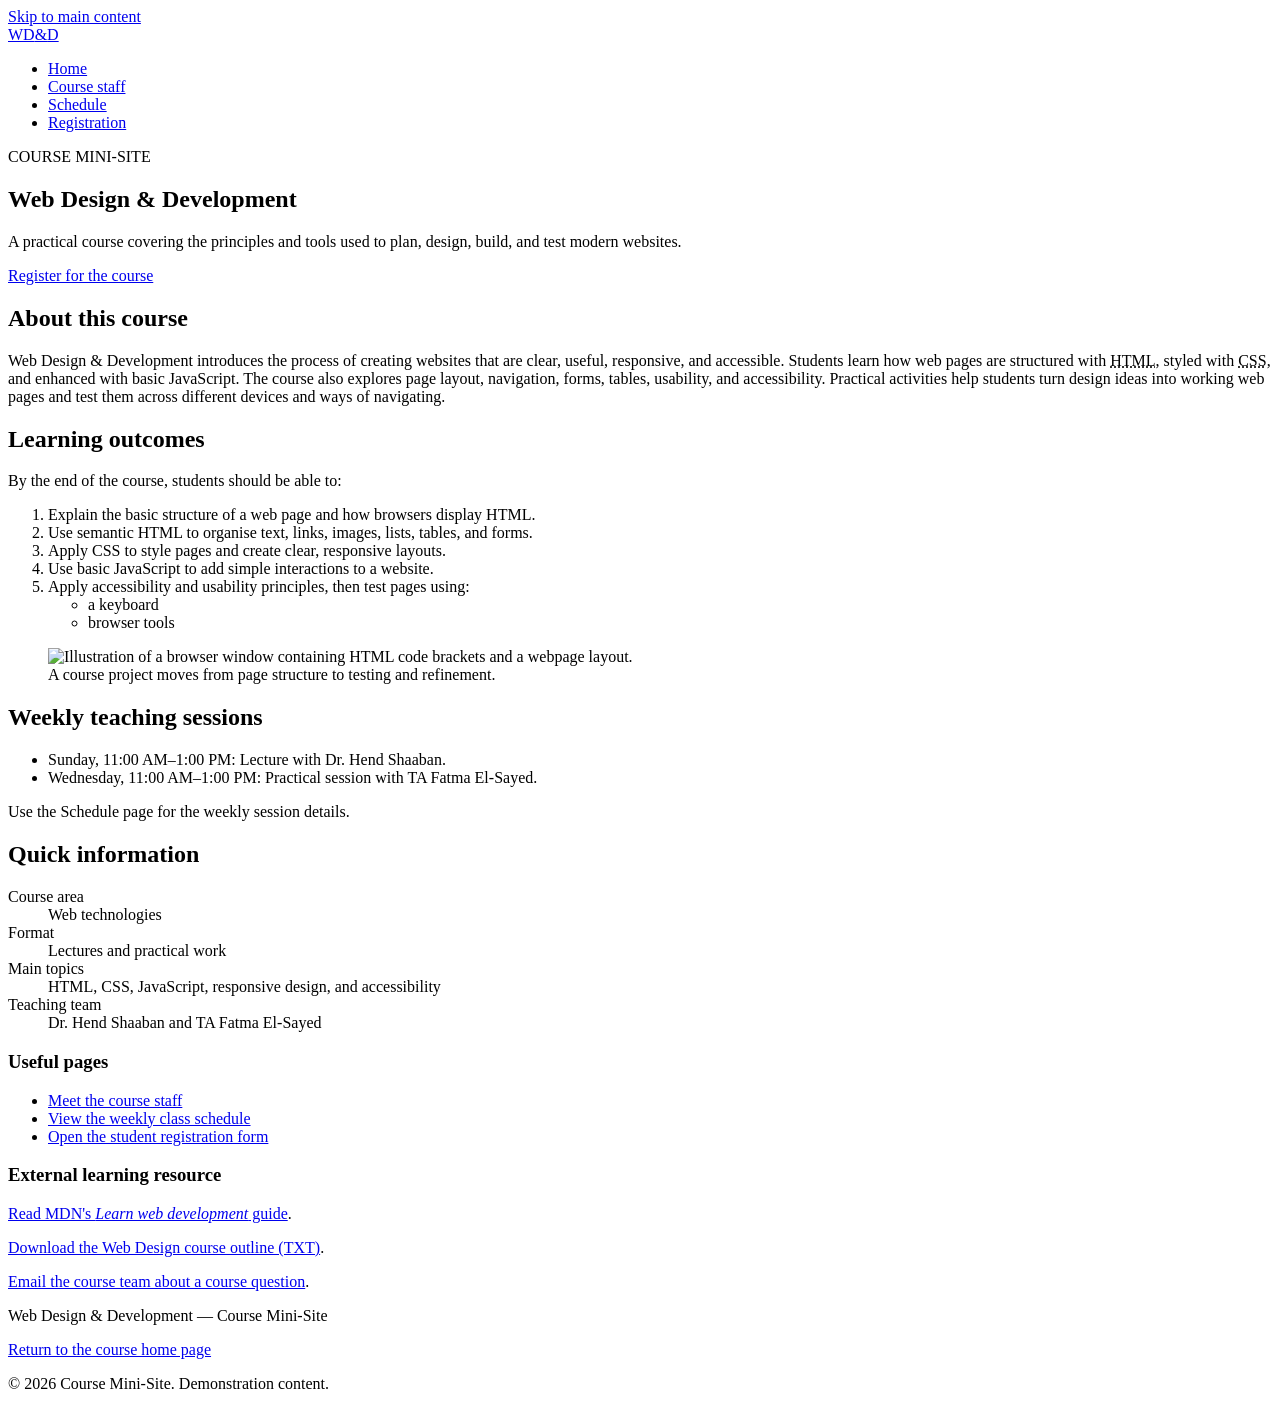
==== index.html @ 692a9aab "Create index.html" ====
<!doctype html>
<html lang="en">
<head>
  <meta charset="utf-8">
  <meta name="viewport" content="width=device-width, initial-scale=1">
  <meta name="description" content="Course information, learning outcomes, and resources for Web Design and Development.">
  <title>Course Home | Web Design &amp; Development</title>
  <link rel="stylesheet" href="styles.css">
  <script src="script.js" defer></script>
</head>
<body>
  <a class="skip-link" href="#main-content">Skip to main content</a>
  <header class="site-header">
    <div class="header-inner">
      <a class="brand" href="index.html" aria-label="Web Design and Development course home">WD<span>&amp;</span>D</a>
      <nav aria-label="Main navigation">
        <ul class="nav-list">
          <li><a href="index.html" aria-current="page">Home</a></li>
          <li><a href="staff.html">Course staff</a></li>
          <li><a href="schedule.html">Schedule</a></li>
          <li><a href="register.html">Registration</a></li>
        </ul>
      </nav>
    </div>
  </header>

  <main id="main-content" class="page-shell" tabindex="-1">
    <section class="hero" aria-labelledby="page-title">
      <p class="eyebrow">COURSE MINI-SITE</p>
      <h1 id="page-title">Web Design &amp; Development</h1>
      <p class="lead">A practical course covering the principles and tools used to plan, design, build, and test modern websites.</p>
      <a class="button-link" href="register.html">Register for the course</a>
    </section>

    <div class="content-grid">
      <article class="content-card">
        <h2>About this course</h2>
        <p>Web Design &amp; Development introduces the process of creating websites that are clear, useful, responsive, and accessible. Students learn how web pages are structured with <abbr title="HyperText Markup Language">HTML</abbr>, styled with <abbr title="Cascading Style Sheets">CSS</abbr>, and enhanced with basic JavaScript. The course also explores page layout, navigation, forms, tables, usability, and accessibility. Practical activities help students turn design ideas into working web pages and test them across different devices and ways of navigating.</p>

        <h2>Learning outcomes</h2>
        <p>By the end of the course, students should be able to:</p>
        <ol>
          <li>Explain the basic structure of a web page and how browsers display HTML.</li>
          <li>Use semantic HTML to organise text, links, images, lists, tables, and forms.</li>
          <li>Apply CSS to style pages and create clear, responsive layouts.</li>
          <li>Use basic JavaScript to add simple interactions to a website.</li>
          <li>Apply accessibility and usability principles, then test pages using:
            <ul>
              <li>a keyboard</li>
              <li>browser tools</li>
            </ul>
          </li>
        </ol>

        <figure class="course-figure">
          <img src="assets/course-illustration.svg" alt="Illustration of a browser window containing HTML code brackets and a webpage layout.">
          <figcaption>A course project moves from page structure to testing and refinement.</figcaption>
        </figure>

        <h2>Weekly teaching sessions</h2>
        <ul class="date-list">
          <li>Sunday, <time datetime="11:00">11:00 AM</time>–<time datetime="13:00">1:00 PM</time>: Lecture with Dr. Hend Shaaban.</li>
          <li>Wednesday, <time datetime="11:00">11:00 AM</time>–<time datetime="13:00">1:00 PM</time>: Practical session with TA Fatma El-Sayed.</li>
        </ul>
        <p>Use the Schedule page for the weekly session details.</p>
      </article>

      <aside class="sidebar" aria-labelledby="quick-info-title">
        <h2 id="quick-info-title">Quick information</h2>
        <dl>
          <dt>Course area</dt><dd>Web technologies</dd>
          <dt>Format</dt><dd>Lectures and practical work</dd>
          <dt>Main topics</dt><dd>HTML, CSS, JavaScript, responsive design, and accessibility</dd>
          <dt>Teaching team</dt><dd>Dr. Hend Shaaban and TA Fatma El-Sayed</dd>
        </dl>
        <h3>Useful pages</h3>
        <ul>
          <li><a href="staff.html">Meet the course staff</a></li>
          <li><a href="schedule.html">View the weekly class schedule</a></li>
          <li><a href="register.html">Open the student registration form</a></li>
        </ul>
        <h3>External learning resource</h3>
        <p><a href="https://developer.mozilla.org/en-US/docs/Learn" target="_blank" rel="noopener noreferrer">Read MDN's <cite>Learn web development</cite> guide</a>.</p>
        <p><a href="assets/course-outline.txt" download>Download the Web Design course outline (TXT)</a>.</p>
        <p><a href="mailto:course@example.edu?subject=Web%20Design%20Course%20Question">Email the course team about a course question</a>.</p>
      </aside>
    </div>
  </main>

  <footer class="site-footer">
    <p>Web Design &amp; Development — Course Mini-Site</p>
    <p><a href="index.html#main-content">Return to the course home page</a></p>
    <p>&copy; 2026 Course Mini-Site. Demonstration content.</p>
  </footer>
</body>
</html>
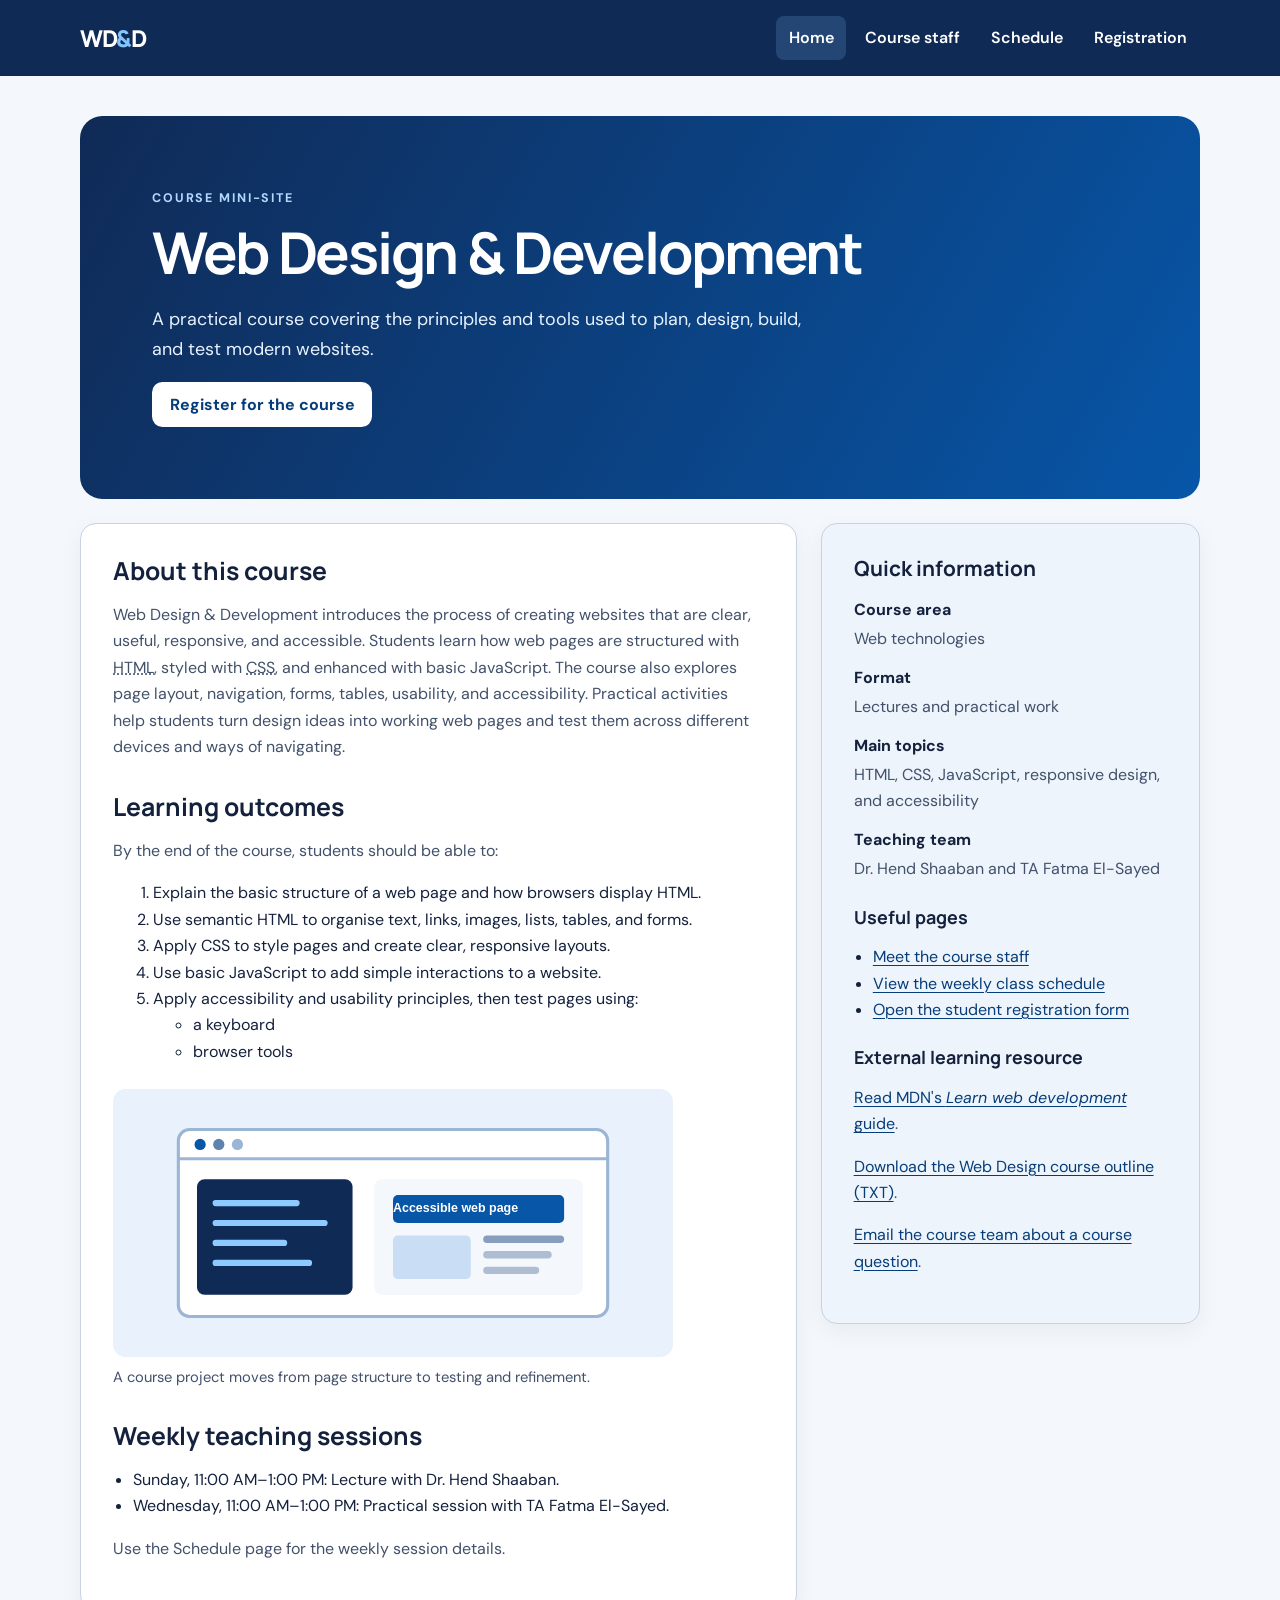
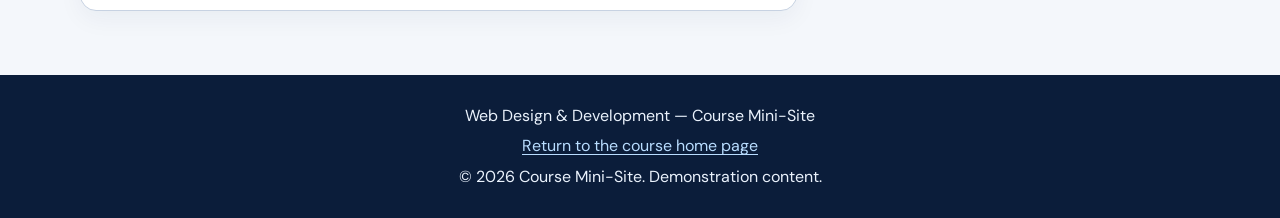
==== commit 7b9f4216: "Add root files with correct names" ====
--- a/index.html
+++ b/index.html
@@ -5,6 +5,7 @@
   <meta name="viewport" content="width=device-width, initial-scale=1">
   <meta name="description" content="Course information, learning outcomes, and resources for Web Design and Development.">
   <title>Course Home | Web Design &amp; Development</title>
+  <link rel="icon" href="assets/course-illustration.svg" type="image/svg+xml">
   <link rel="stylesheet" href="styles.css">
   <script src="script.js" defer></script>
 </head>
@@ -90,7 +91,7 @@
   <footer class="site-footer">
     <p>Web Design &amp; Development — Course Mini-Site</p>
     <p><a href="index.html#main-content">Return to the course home page</a></p>
-    <p>&copy; 2026 Course Mini-Site. Demonstration content.</p>
+    <p>&copy; <time datetime="2026">2026</time> Course Mini-Site. Demonstration content.</p>
   </footer>
 </body>
 </html>
--- a/styles.css
+++ b/styles.css
@@ -0,0 +1,132 @@
+@import url('https://fonts.googleapis.com/css2?family=DM+Sans:wght@400;500;600;700&family=Manrope:wght@600;700;800&display=swap');
+
+:root {
+  color-scheme: light;
+  --ink: #14213d;
+  --muted: #42516b;
+  --paper: #f4f7fb;
+  --surface: #ffffff;
+  --line: #c7d2e2;
+  --navy: #102a56;
+  --blue: #0756a8;
+  --blue-dark: #063d79;
+  --pale: #e8f1fc;
+  --focus: #ffbf47;
+}
+
+* { box-sizing: border-box; }
+html { scroll-behavior: smooth; }
+body {
+  margin: 0;
+  background: var(--paper);
+  color: var(--ink);
+  font-family: "DM Sans", Arial, sans-serif;
+  font-size: 16px;
+  line-height: 1.65;
+}
+a { color: var(--blue-dark); text-decoration-thickness: 1px; text-underline-offset: 3px; }
+a:hover { text-decoration-thickness: 2px; }
+a:focus-visible, button:focus-visible, input:focus-visible, .table-wrap:focus-visible {
+  outline: 3px solid var(--navy);
+  outline-offset: 3px;
+  box-shadow: 0 0 0 3px var(--focus);
+}
+.skip-link {
+  position: absolute; left: 1rem; top: -5rem; z-index: 10;
+  background: #fff; color: var(--ink); padding: .75rem 1rem; border-radius: .5rem;
+}
+.skip-link:focus { top: 1rem; }
+.site-header { background: var(--navy); color: #fff; }
+.header-inner {
+  width: min(1120px, calc(100% - 2rem)); margin: auto;
+  min-height: 76px; display: flex; align-items: center; justify-content: space-between; gap: 1.5rem;
+}
+.brand { color: #fff; font: 800 1.45rem Manrope, sans-serif; text-decoration: none; letter-spacing: -.06em; }
+.brand span { color: #83c5ff; }
+.nav-list { display: flex; flex-wrap: wrap; gap: .35rem; list-style: none; margin: 0; padding: 0; }
+.nav-list a {
+  display: inline-block; color: #fff; text-decoration: none;
+  padding: .55rem .8rem; border-radius: .5rem; font-weight: 600;
+}
+.nav-list a:hover, .nav-list a[aria-current="page"] { background: #244675; }
+.page-shell:focus { outline: none; }
+.page-shell { width: min(1120px, calc(100% - 2rem)); margin: 2.5rem auto 4rem; }
+.hero {
+  padding: clamp(2rem, 6vw, 4.5rem); border-radius: 1.4rem;
+  color: #fff; background: linear-gradient(120deg, #102a56, #0756a8);
+  margin-bottom: 1.5rem;
+}
+.eyebrow { color: #b3dbff; font-size: .78rem; font-weight: 700; letter-spacing: .15em; margin: 0 0 .6rem; }
+h1, h2, h3 { font-family: Manrope, "DM Sans", sans-serif; line-height: 1.2; }
+h1 { font-size: clamp(2.2rem, 5vw, 3.6rem); margin: 0 0 1rem; letter-spacing: -.04em; }
+h2 { font-size: 1.55rem; margin: 0 0 1rem; }
+h3 { font-size: 1.12rem; margin: 1.5rem 0 .55rem; }
+.hero .lead { max-width: 650px; color: #e8f3ff; }
+.lead { color: var(--muted); font-size: 1.12rem; max-width: 760px; }
+.button-link, .primary-button, .secondary-button {
+  display: inline-block; border: 0; border-radius: .65rem; padding: .75rem 1.1rem;
+  font: 700 1rem "DM Sans", sans-serif; cursor: pointer; text-decoration: none;
+}
+.button-link, .primary-button { background: #fff; color: var(--blue-dark); }
+.button-link:hover { background: #e8f1fc; }
+.primary-button { background: var(--blue-dark); color: #fff; }
+.primary-button:hover { background: #102a56; }
+.secondary-button { background: #e8eef7; color: var(--ink); border: 1px solid #66789a; }
+.secondary-button:hover { background: #dce7f5; }
+.content-grid { display: grid; grid-template-columns: minmax(0, 1.7fr) minmax(250px, .9fr); gap: 1.5rem; align-items: start; }
+.content-card, .sidebar {
+  background: var(--surface); border: 1px solid var(--line); border-radius: 1rem;
+  padding: clamp(1.25rem, 3vw, 2rem); box-shadow: 0 8px 24px rgba(16,42,86,.05);
+}
+.content-card + .content-card { margin-top: 1.5rem; }
+.content-card p, .sidebar p { color: var(--muted); }
+.content-card h2:not(:first-child) { margin-top: 2rem; }
+.sidebar { background: #edf4fc; }
+.sidebar h2 { font-size: 1.3rem; }
+.sidebar dt, .definition-list dt { font-weight: 700; margin-top: .8rem; }
+.sidebar dd, .definition-list dd { margin: .15rem 0 0; color: var(--muted); }
+.sidebar ul { padding-left: 1.2rem; }
+.course-figure, .staff-figure { margin: 1.5rem 0; }
+.course-figure img, .staff-figure img { display: block; width: 100%; max-width: 560px; border-radius: .8rem; background: #e8f1fc; }
+figcaption { margin-top: .5rem; color: var(--muted); font-size: .92rem; }
+.date-list { padding-left: 1.25rem; }
+.page-intro { margin-bottom: 1.5rem; }
+.page-intro .eyebrow { color: var(--blue); }
+.table-wrap { overflow-x: auto; }
+table { width: 100%; border-collapse: collapse; min-width: 680px; margin: .5rem 0 1rem; }
+caption { text-align: left; font-weight: 700; color: var(--ink); padding: .75rem 0; }
+th, td { border: 1px solid #aebdd1; padding: .85rem; text-align: left; vertical-align: top; }
+thead th { background: #dceafa; color: #14213d; }
+tbody th { background: #edf4fc; }
+tfoot th, tfoot td { background: #e8eef7; font-weight: 700; }
+.note, .fieldset-hint, small { color: var(--muted); }
+.form-card { max-width: 900px; }
+fieldset { border: 1px solid #7a8bab; border-radius: .8rem; padding: 1.2rem; margin: 1.25rem 0; }
+legend { font-weight: 700; padding: 0 .4rem; }
+.form-grid { display: grid; grid-template-columns: repeat(2, minmax(0, 1fr)); gap: 1rem; }
+.field label { display: block; font-weight: 600; margin-bottom: .35rem; }
+.field input {
+  width: 100%; min-height: 46px; border: 1px solid #66789a; border-radius: .5rem;
+  padding: .65rem .75rem; background: #fff; color: var(--ink); font: inherit;
+}
+.field small { display: block; margin-top: .3rem; font-size: .82rem; }
+.choice-list { display: grid; gap: .65rem; }
+.choice { display: flex; gap: .65rem; align-items: center; }
+.choice-list input { width: 1.1rem; height: 1.1rem; accent-color: var(--blue-dark); }
+.form-actions { display: flex; flex-wrap: wrap; gap: .7rem; margin-top: 1.4rem; }
+
+.status-message:empty { display: none; }
+.status-message { margin-top: 1rem; padding: .8rem 1rem; border-radius: .6rem; background: var(--pale); color: var(--ink); }
+.site-footer { background: #0b1d3a; color: #eaf2fc; padding: 1.5rem 1rem; text-align: center; }
+.site-footer p { margin: .25rem; }
+.site-footer a { color: #b9ddff; }
+@media (max-width: 760px) {
+  .header-inner { align-items: flex-start; flex-direction: column; padding: 1rem 0; gap: .7rem; }
+  .nav-list { gap: .15rem; }
+  .nav-list a { padding: .45rem .55rem; font-size: .92rem; }
+  .content-grid { grid-template-columns: 1fr; }
+}
+@media (max-width: 520px) {
+  .form-grid { grid-template-columns: 1fr; }
+  .page-shell { margin-top: 1.25rem; }
+}
